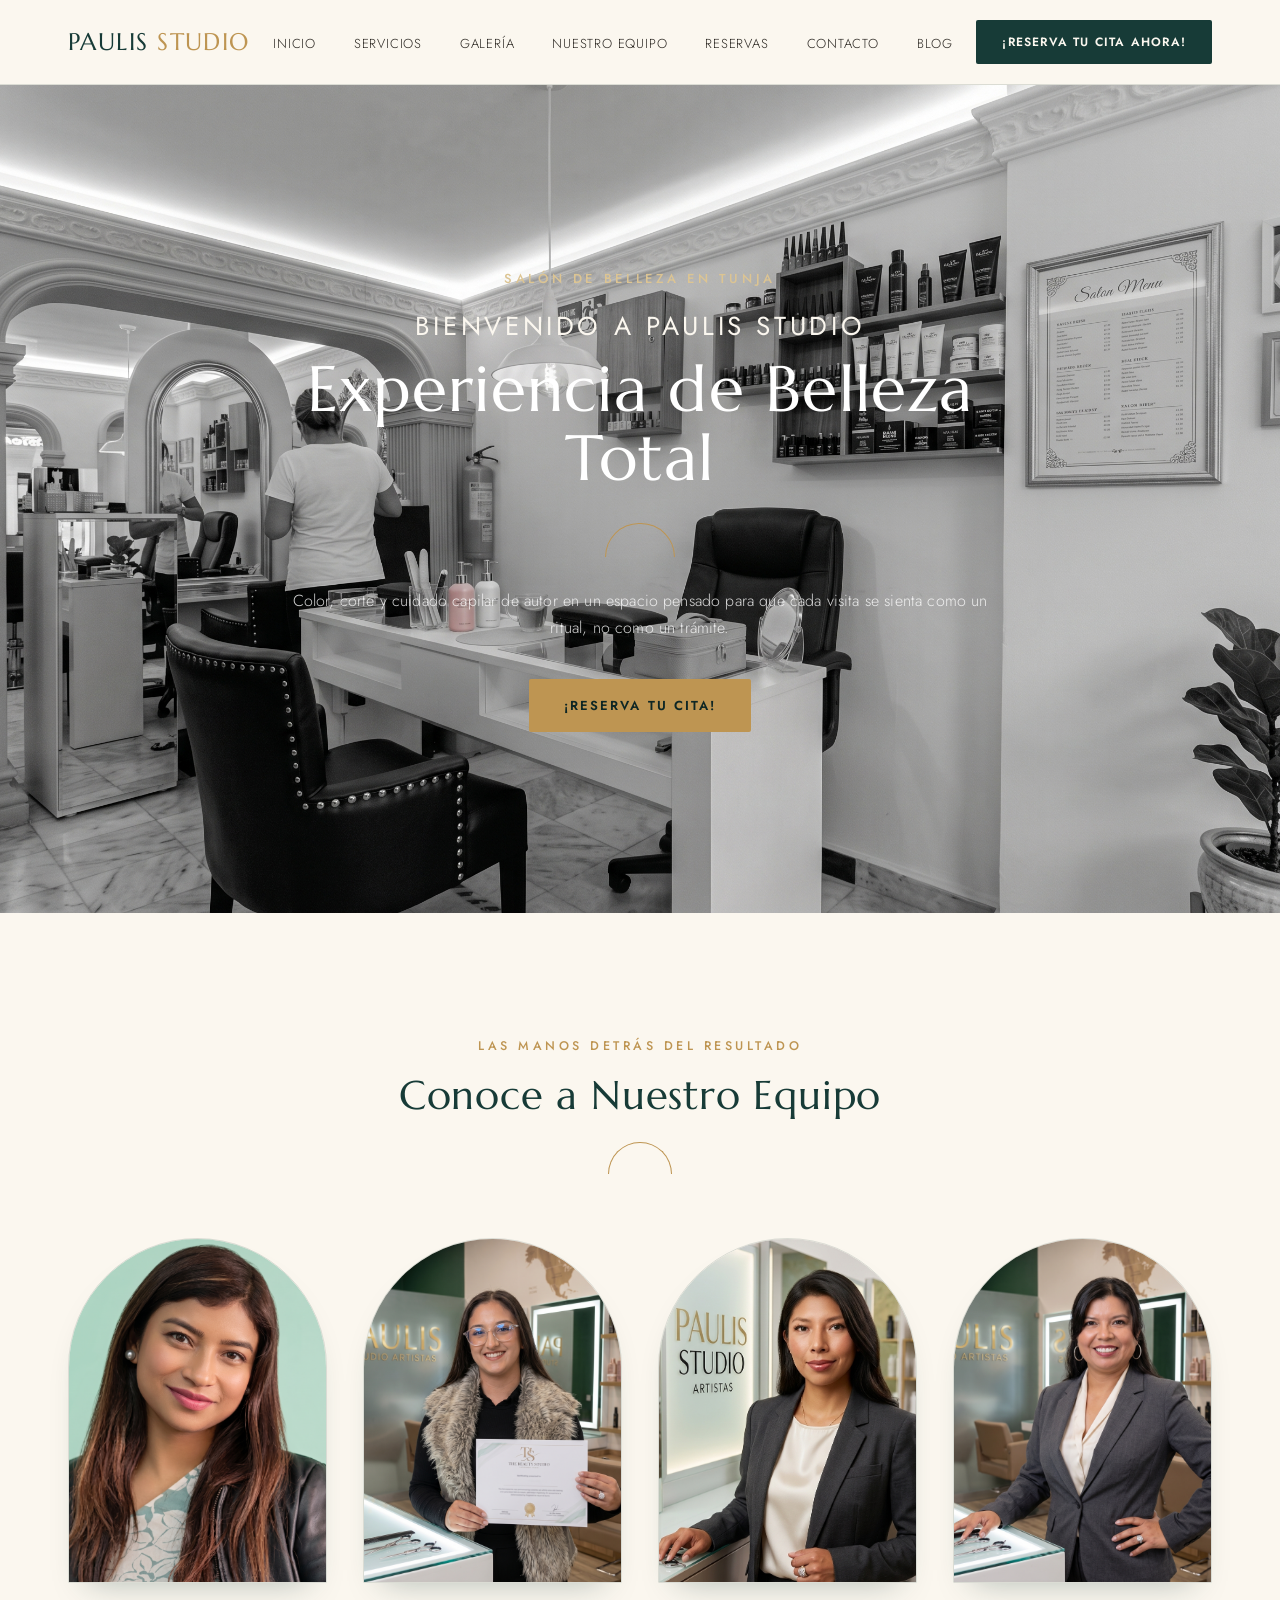
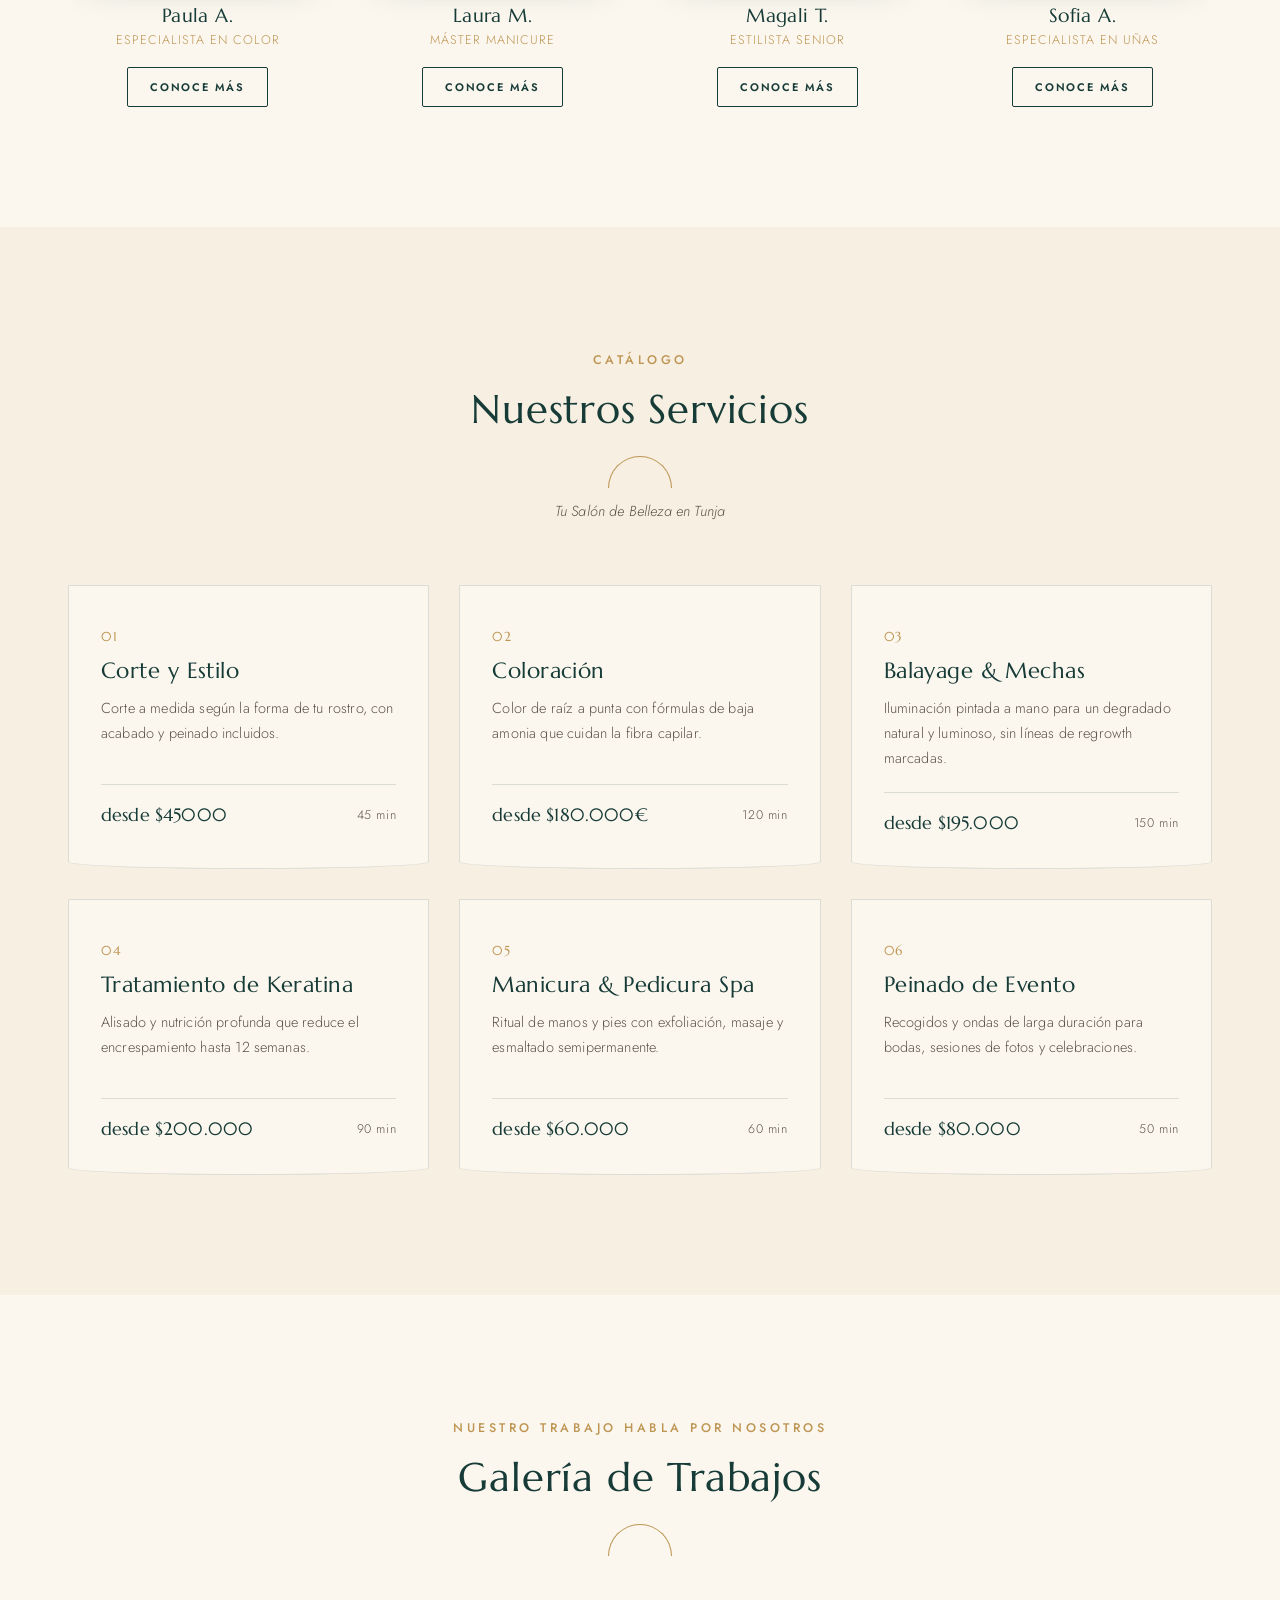
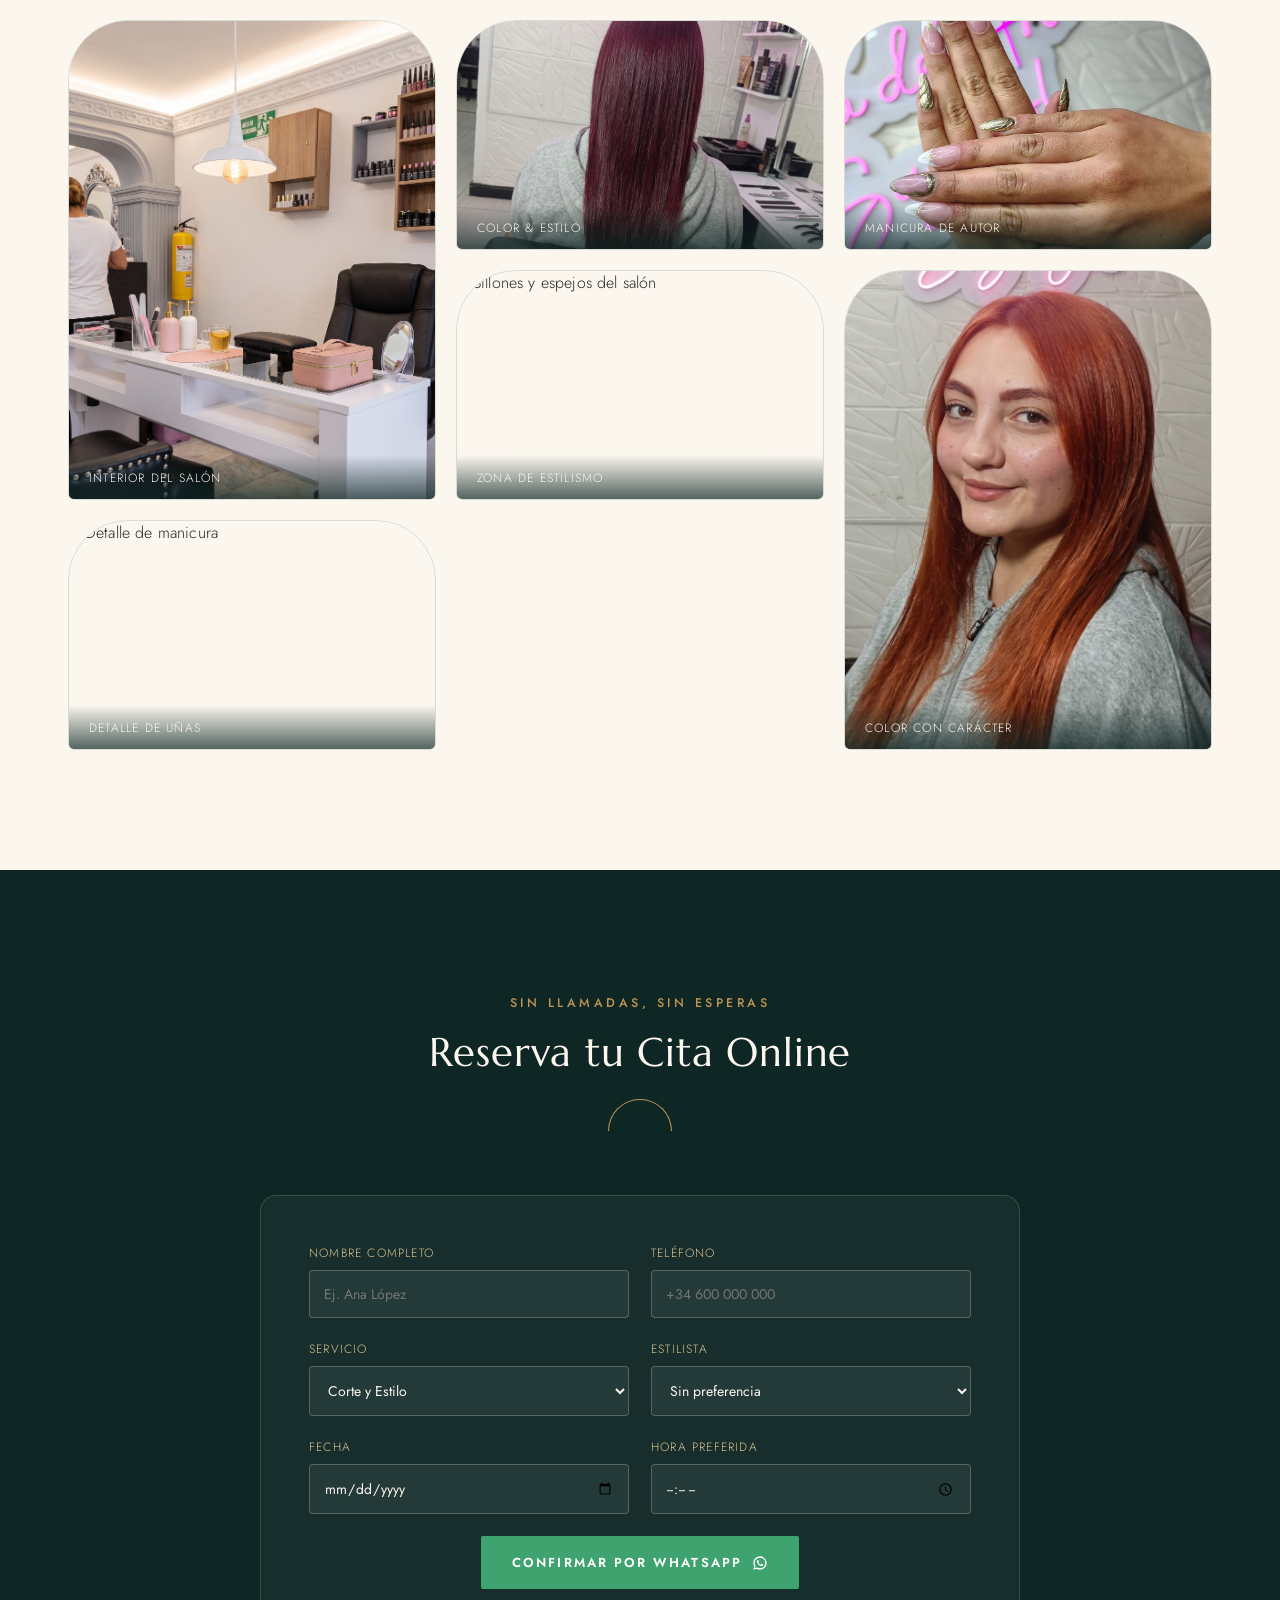
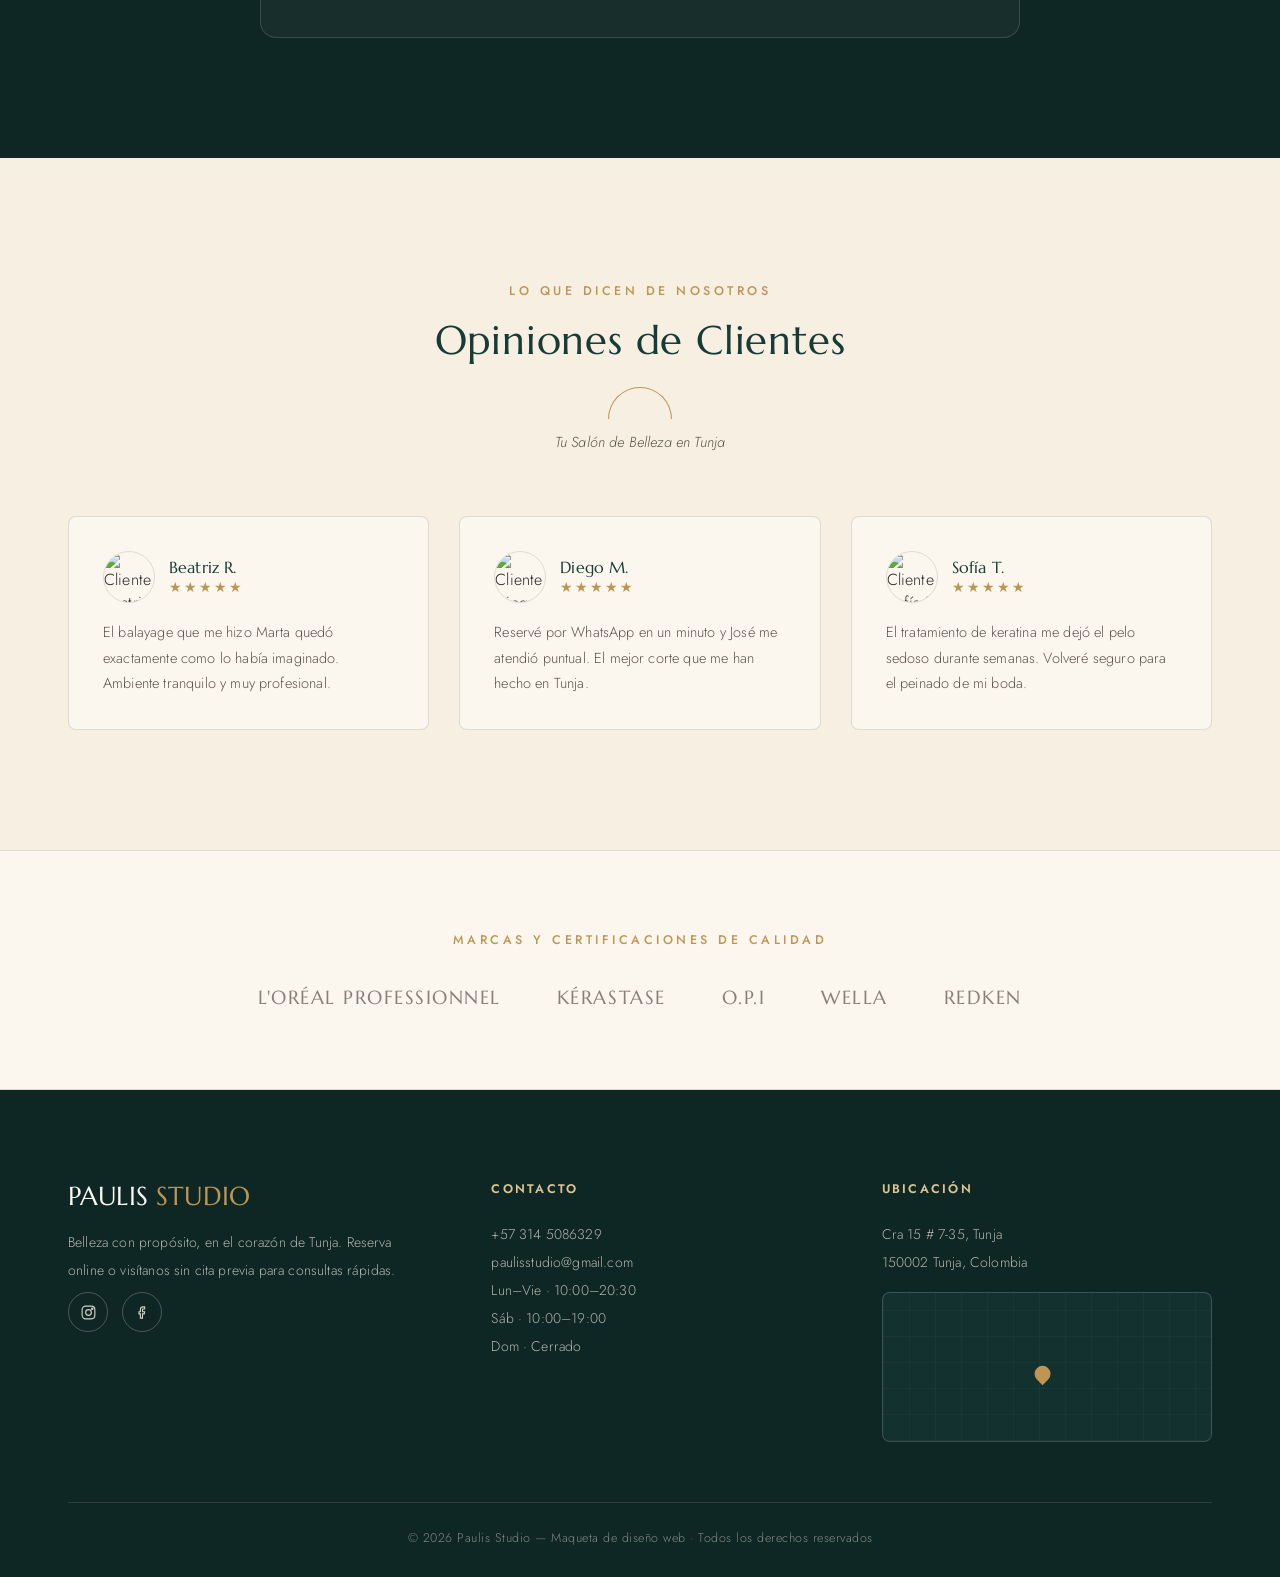
==== index.html @ b2db178d "renombre del archivo html" ====
<!DOCTYPE html>
<html lang="es">
<head>
<meta charset="UTF-8">
<meta name="viewport" content="width=device-width, initial-scale=1.0">
<title>Paulis Studio — Salón de Belleza en Tunja</title>
<link rel="preconnect" href="https://fonts.googleapis.com">
<link href="https://fonts.googleapis.com/css2?family=Marcellus&family=Jost:wght@300;400;500;600&display=swap" rel="stylesheet">
<link rel="stylesheet" href="style.css">
<script src="script.js"></script>

</head>
<body>

<header>
  <nav class="nav">
    <div class="logo">PAULIS <span>STUDIO</span></div>
    <ul class="nav-links">
      <li><a href="#inicio">Inicio</a></li>
      <li><a href="#servicios">Servicios</a></li>
      <li><a href="#galeria">Galería</a></li>
      <li><a href="#equipo">Nuestro Equipo</a></li>
      <li><a href="#reservas">Reservas</a></li>
      <li><a href="#contacto">Contacto</a></li>
      <li><a href="#blog">Blog</a></li>
    </ul>
    <a href="#reservas" class="nav-cta">¡Reserva Tu Cita Ahora!</a>
  </nav>
</header>

<section class="hero" id="inicio">
  <img src="imagenes/cabecera.jpg" alt="Interior elegante de Paulis Studio con alcobas arqueadas">
  <div class="hero-content">
    <span class="eyebrow">Salón de Belleza en Tunja</span>
    <h1>Bienvenido a Paulis Studio</h1>
    <h2>Experiencia de Belleza Total</h2>
    <div class="arc"></div>
    <p>Color, corte y cuidado capilar de autor en un espacio pensado para que cada visita se sienta como un ritual, no como un trámite.</p>
    <a href="#reservas" class="btn btn-gold">¡Reserva Tu Cita!</a>
  </div>
</section>

<section class="team" id="equipo">
  <div class="wrap">
    <div class="section-title">
      <span class="eyebrow">Las manos detrás del resultado</span>
      <h2>Conoce a Nuestro Equipo</h2>
      <div class="divider-arc"></div>
    </div>
    <div class="team-grid">

      <div class="team-card">
        <div class="arch-frame"><img src="imagenes/paula.jpg" alt="Marta G., especialista en color"></div>
        <h4>Paula A.</h4>
        <div class="role">Especialista en Color</div>
        <a href="#" class="btn btn-line">Conoce más</a>
      </div>

      <div class="team-card">
        <div class="arch-frame"><img src="imagenes/glases.jpg" alt="José M., máster barbero"></div>
        <h4>Laura M.</h4>
        <div class="role">Máster Manicure</div>
        <a href="#" class="btn btn-line">Conoce más</a>
      </div>

      <div class="team-card">
        <div class="arch-frame"><img src="imagenes/estudio.jpg" alt="Laura P., estilista senior"></div>
        <h4>Magali T.</h4>
        <div class="role">Estilista Senior</div>
        <a href="#" class="btn btn-line">Conoce más</a>
      </div>

      <div class="team-card">
        <div class="arch-frame"><img src="imagenes/hand.jpg" alt="Carla R., especialista en uñas"></div>
        <h4>Sofia A.</h4>
        <div class="role">Especialista en Uñas</div>
        <a href="#" class="btn btn-line">Conoce más</a>
      </div>

    </div>
  </div>
</section>

<section class="services" id="servicios">
  <div class="wrap">
    <div class="section-title">
      <span class="eyebrow">Catálogo</span>
      <h2>Nuestros Servicios</h2>
      <div class="divider-arc"></div>
      <p class="seo">Tu Salón de Belleza en Tunja</p>
    </div>
    <div class="services-grid">

      <div class="service-card">
        <span class="num">01</span>
        <h3>Corte y Estilo</h3>
        <p class="desc">Corte a medida según la forma de tu rostro, con acabado y peinado incluidos.</p>
        <div class="service-meta"><span class="price">desde $45000</span><span class="duration">45 min</span></div>
      </div>

      <div class="service-card">
        <span class="num">02</span>
        <h3>Coloración</h3>
        <p class="desc">Color de raíz a punta con fórmulas de baja amonia que cuidan la fibra capilar.</p>
        <div class="service-meta"><span class="price">desde $180.000€</span><span class="duration">120 min</span></div>
      </div>

      <div class="service-card">
        <span class="num">03</span>
        <h3>Balayage &amp; Mechas</h3>
        <p class="desc">Iluminación pintada a mano para un degradado natural y luminoso, sin líneas de regrowth marcadas.</p>
        <div class="service-meta"><span class="price">desde $195.000</span><span class="duration">150 min</span></div>
      </div>

      <div class="service-card">
        <span class="num">04</span>
        <h3>Tratamiento de Keratina</h3>
        <p class="desc">Alisado y nutrición profunda que reduce el encrespamiento hasta 12 semanas.</p>
        <div class="service-meta"><span class="price">desde $200.000</span><span class="duration">90 min</span></div>
      </div>

      <div class="service-card">
        <span class="num">05</span>
        <h3>Manicura &amp; Pedicura Spa</h3>
        <p class="desc">Ritual de manos y pies con exfoliación, masaje y esmaltado semipermanente.</p>
        <div class="service-meta"><span class="price">desde $60.000</span><span class="duration">60 min</span></div>
      </div>

      <div class="service-card">
        <span class="num">06</span>
        <h3>Peinado de Evento</h3>
        <p class="desc">Recogidos y ondas de larga duración para bodas, sesiones de fotos y celebraciones.</p>
        <div class="service-meta"><span class="price">desde $80.000</span><span class="duration">50 min</span></div>
      </div>

    </div>
  </div>
</section>

<section class="gallery" id="galeria">
  <div class="wrap">
    <div class="section-title">
      <span class="eyebrow">Nuestro trabajo habla por nosotros</span>
      <h2>Galería de Trabajos</h2>
      <div class="divider-arc"></div>
    </div>
    <div class="gallery-grid">
      <div class="gallery-item tall" data-label="Interior del salón">
        <img src="imagenes/salon.jpg" alt="Interior del salón con sillones y espejos">
      </div>
      <div class="gallery-item" data-label="Color &amp; estilo">
        <img src="imagenes/vinotinto.jpg" alt="Melena pelirroja con acabado de estudio">
      </div>
      <div class="gallery-item" data-label="Manicura de autor">
        <img src="imagenes/manicure.jpg" alt="Detalle de manicura en tonos rojos">
      </div>
      <div class="gallery-item" data-label="Zona de estilismo">
        <img src="https://images.unsplash.com/photo-1623171678074-1b04ff0e694f?fm=jpg&q=80&w=900&auto=format&fit=crop&crop=entropy" alt="Sillones y espejos del salón">
      </div>
      <div class="gallery-item tall" data-label="Color con carácter">
        <img src="imagenes/rojo.jpg" alt="Estilismo de color pelirrojo">
      </div>
      <div class="gallery-item" data-label="Detalle de uñas">
        <img src="https://images.unsplash.com/photo-1457972729786-0411a3b2b626?fm=jpg&q=80&w=900&auto=format&fit=crop&crop=left" alt="Detalle de manicura">
      </div>
    </div>
  </div>
</section>

<section class="booking" id="reservas">
  <div class="wrap">
    <div class="section-title">
      <span class="eyebrow">Sin llamadas, sin esperas</span>
      <h2>Reserva tu Cita Online</h2>
      <div class="divider-arc"></div>
    </div>
    <div class="booking-panel">
      <div class="form-row">
        <div class="field">
          <label for="nombre">Nombre completo</label>
          <input type="text" id="nombre" placeholder="Ej. Ana López">
        </div>
        <div class="field">
          <label for="telefono">Teléfono</label>
          <input type="text" id="telefono" placeholder="+34 600 000 000">
        </div>
      </div>
      <div class="form-row">
        <div class="field">
          <label for="servicio">Servicio</label>
          <select id="servicio">
            <option>Corte y Estilo</option>
            <option>Coloración</option>
            <option>Balayage &amp; Mechas</option>
            <option>Tratamiento de Keratina</option>
            <option>Manicura &amp; Pedicura Spa</option>
            <option>Peinado de Evento</option>
          </select>
        </div>
        <div class="field">
          <label for="estilista">Estilista</label>
          <select id="estilista">
            <option>Sin preferencia</option>
            <option>Marta G.</option>
            <option>José M.</option>
            <option>Laura P.</option>
            <option>Carla R.</option>
          </select>
        </div>
      </div>
      <div class="form-row">
        <div class="field">
          <label for="fecha">Fecha</label>
          <input type="date" id="fecha">
        </div>
        <div class="field">
          <label for="hora">Hora preferida</label>
          <input type="time" id="hora">
        </div>
      </div>
      <div class="booking-actions">
        <button class="btn btn-whatsapp" type="button" onclick="enviarWhatsApp()">
          Confirmar por WhatsApp    
          <svg width="16" height="16" viewBox="0 0 24 24" fill="currentColor"><path d="M12 2C6.48 2 2 6.48 2 12c0 1.85.5 3.58 1.36 5.07L2 22l5.06-1.32C8.52 21.5 10.2 22 12 22c5.52 0 10-4.48 10-10S17.52 2 12 2zm0 18c-1.55 0-3-.42-4.24-1.14l-.3-.18-3 .78.8-2.92-.2-.3A7.94 7.94 0 0 1 4 12c0-4.41 3.59-8 8-8s8 3.59 8 8-3.59 8-8 8zm4.36-5.96c-.24-.12-1.4-.69-1.62-.77-.22-.08-.38-.12-.54.12-.16.24-.62.77-.76.93-.14.16-.28.18-.52.06-.24-.12-1.01-.37-1.92-1.18-.71-.63-1.19-1.42-1.33-1.66-.14-.24-.01-.37.11-.49.11-.11.24-.28.36-.42.12-.14.16-.24.24-.4.08-.16.04-.3-.02-.42-.06-.12-.54-1.3-.74-1.78-.19-.46-.39-.4-.54-.4-.14 0-.3-.02-.46-.02s-.42.06-.64.3c-.22.24-.84.82-.84 2s.86 2.32.98 2.48c.12.16 1.7 2.6 4.12 3.64.58.25 1.03.4 1.38.51.58.18 1.11.16 1.53.1.47-.07 1.4-.57 1.6-1.12.2-.55.2-1.02.14-1.12-.06-.1-.22-.16-.46-.28z"/></svg>
        </button>
      </div>
    </div>
  </div>
</section>

<section class="testimonials">
  <div class="wrap">
    <div class="section-title">
      <span class="eyebrow">Lo que dicen de nosotros</span>
      <h2>Opiniones de Clientes</h2>
      <div class="divider-arc"></div>
      <p class="seo">Tu Salón de Belleza en Tunja</p>
    </div>
    <div class="testi-grid">

      <div class="testi-card">
        <div class="testi-head">
          <div class="testi-avatar"><img src="https://randomuser.me/api/portraits/women/68.jpg" alt="Cliente Beatriz R."></div>
          <div>
            <div class="testi-name">Beatriz R.</div>
            <div class="stars">★★★★★</div>
          </div>
        </div>
        <p>El balayage que me hizo Marta quedó exactamente como lo había imaginado. Ambiente tranquilo y muy profesional.</p>
      </div>

      <div class="testi-card">
        <div class="testi-head">
          <div class="testi-avatar"><img src="https://randomuser.me/api/portraits/men/54.jpg" alt="Cliente Diego M."></div>
          <div>
            <div class="testi-name">Diego M.</div>
            <div class="stars">★★★★★</div>
          </div>
        </div>
        <p>Reservé por WhatsApp en un minuto y José me atendió puntual. El mejor corte que me han hecho en Tunja.</p>
      </div>

      <div class="testi-card">
        <div class="testi-head">
          <div class="testi-avatar"><img src="https://randomuser.me/api/portraits/women/12.jpg" alt="Cliente Sofía T."></div>
          <div>
            <div class="testi-name">Sofía T.</div>
            <div class="stars">★★★★★</div>
          </div>
        </div>
        <p>El tratamiento de keratina me dejó el pelo sedoso durante semanas. Volveré seguro para el peinado de mi boda.</p>
      </div>

    </div>
  </div>
</section>

<div class="brands">
  <div class="wrap">
    <span class="eyebrow">Marcas y Certificaciones de Calidad</span>
    <div class="brand-row">
      <span class="brand-mark">L'ORÉAL PROFESSIONNEL</span>
      <span class="brand-mark">KÉRASTASE</span>
      <span class="brand-mark">O.P.I</span>
      <span class="brand-mark">WELLA</span>
      <span class="brand-mark">REDKEN</span>
    </div>
  </div>
</div>

<footer id="contacto">
  <div class="wrap">
    <div class="footer-grid">
      <div>
        <div class="footer-logo">PAULIS <span>STUDIO</span></div>
        <p>Belleza con propósito, en el corazón de Tunja. Reserva online o visítanos sin cita previa para consultas rápidas.</p>
        <div class="social-icons">
          <a href="https://www.instagram.com/paulisstudio_/reels/" aria-label="Instagram"><svg viewBox="0 0 24 24" fill="none" stroke="currentColor" stroke-width="1.6"><rect x="3" y="3" width="18" height="18" rx="5"/><circle cx="12" cy="12" r="4"/><circle cx="17.3" cy="6.7" r="1"/></svg></a>
          <a href="https://www.facebook.com/profile.php?id=100063524895646&sk=about" aria-label="Facebook"><svg viewBox="0 0 24 24" fill="none" stroke="currentColor" stroke-width="1.6"><path d="M15 4h-2a4 4 0 0 0-4 4v3H7v3h2v6h3v-6h2.5l.5-3H12V8a1 1 0 0 1 1-1h2z"/></svg></a>
        </div>
      </div>

      <div>
        <h4>Contacto</h4>
        <ul>
          <li>+57 314 5086329</li>
          <li>paulisstudio@gmail.com</li>
          <li>Lun–Vie · 10:00–20:30</li>
          <li>Sáb · 10:00–19:00</li>
          <li>Dom · Cerrado</li>
        </ul>
      </div>

      <div>
        <h4>Ubicación</h4>
        <p>Cra 15 # 7-35, Tunja<br>150002 Tunja, Colombia</p>
        <div class="map-box"><div class="map-pin"></div></div>
      </div>
    </div>
    <div class="footer-bottom">© 2026 Paulis Studio — Maqueta de diseño web · Todos los derechos reservados</div>
  </div>
</footer>

</body>
</html>
---- style.css ----
:root{
    --cream:#F6EFE2;
    --cream-light:#FBF7EF;
    --white:#FFFFFF;
    --teal:#173B37;
    --teal-deep:#0E2624;
    --teal-soft:#2C534D;
    --gold:#BE9552;
    --gold-light:#DCC492;
    --ink:#2A2620;
    --ink-soft:#5B5348;
    --line: rgba(23,59,55,0.14);
    --radius-arch: 999px 999px 8px 8px;
  }
  *{box-sizing:border-box; margin:0; padding:0;}
  html{scroll-behavior:smooth;}
  body{
    font-family:'Jost', sans-serif;
    color:var(--ink);
    background:var(--cream-light);
    font-weight:300;
    letter-spacing:.01em;
  }
  h1,h2,h3,h4{
    font-family:'Marcellus', serif;
    font-weight:400;
    color:var(--teal);
    letter-spacing:.02em;
  }
  a{color:inherit; text-decoration:none;}
  img{display:block; width:100%; height:100%; object-fit:cover;}
  .wrap{max-width:1240px; margin:0 auto; padding:0 48px;}
  .eyebrow{
    font-family:'Jost', sans-serif;
    font-size:12.5px;
    letter-spacing:.28em;
    text-transform:uppercase;
    color:var(--gold);
    font-weight:500;
  }
  .section-title{
    text-align:center;
    margin-bottom:64px;
  }
  .section-title h2{
    font-size:40px;
    margin-top:14px;
  }
  .section-title p.seo{
    margin-top:12px;
    font-size:14.5px;
    color:var(--ink-soft);
    font-style:italic;
  }
  .divider-arc{
    width:64px; height:32px;
    margin:22px auto 0;
    border:1.5px solid var(--gold);
    border-bottom:none;
    border-radius:64px 64px 0 0;
  }
  section{padding:120px 0;}
  .btn{
    display:inline-flex;
    align-items:center;
    gap:10px;
    padding:16px 34px;
    font-family:'Jost',sans-serif;
    font-size:13px;
    font-weight:600;
    letter-spacing:.16em;
    text-transform:uppercase;
    border-radius:2px;
    cursor:pointer;
    border:1px solid transparent;
    transition:all .25s ease;
  }
  .btn-gold{
    background:var(--gold);
    color:var(--teal-deep);
  }
  .btn-gold:hover{background:var(--gold-light);}
  .btn-outline{
    background:transparent;
    border:1px solid var(--white);
    color:var(--white);
  }
  .btn-outline:hover{background:rgba(255,255,255,.12);}
  .btn-line{
    background:transparent;
    border:1px solid var(--teal);
    color:var(--teal);
    padding:11px 22px;
    font-size:11px;
  }
  .btn-line:hover{background:var(--teal); color:var(--cream-light);}

  /* HEADER */
  header{
    position:sticky; top:0; z-index:100;
    background:rgba(251,247,239,.92);
    backdrop-filter:blur(8px);
    border-bottom:1px solid var(--line);
  }
  .nav{
    display:flex; align-items:center; justify-content:space-between;
    padding:20px 48px;
    max-width:1240px; margin:0 auto;
  }
  .logo{
    font-family:'Marcellus', serif;
    font-size:24px;
    letter-spacing:.06em;
    color:var(--teal);
  }
  .logo span{color:var(--gold);}
  .nav-links{
    display:flex; gap:38px;
    list-style:none;
  }
  .nav-links a{
    font-size:13px;
    letter-spacing:.06em;
    text-transform:uppercase;
    color:var(--ink);
    position:relative;
    padding-bottom:4px;
  }
  .nav-links a::after{
    content:'';
    position:absolute; left:0; bottom:0;
    width:0; height:1px; background:var(--gold);
    transition:width .25s ease;
  }
  .nav-links a:hover::after{width:100%;}
  .nav-cta{
    background:var(--teal);
    color:var(--cream-light);
    padding:13px 26px;
    font-size:12px;
    font-weight:600;
    letter-spacing:.1em;
    text-transform:uppercase;
    border-radius:2px;
  }
  .nav-cta:hover{background:var(--teal-soft);}

  /* HERO */
  .hero{
    position:relative;
    height:92vh;
    min-height:640px;
    display:flex; align-items:center; justify-content:center;
    text-align:center;
    overflow:hidden;
  }
  .hero img{
    position:absolute; inset:0;
    width:100%; height:100%;
  }
  .hero::before{
    content:'';
    position:absolute; inset:0;
    background:linear-gradient(180deg, rgba(14,38,36,.55) 0%, rgba(14,38,36,.72) 55%, rgba(14,38,36,.88) 100%);
  }
  .hero-content{
    position:relative; z-index:2;
    color:var(--cream-light);
    max-width:760px;
    padding:0 24px;
  }
  .hero-content .eyebrow{color:var(--gold-light); font-size:13px;}
  .hero-content h1{
    color:var(--cream-light);
    font-size:26px;
    letter-spacing:.14em;
    text-transform:uppercase;
    margin-top:18px;
    font-family:'Jost',sans-serif;
    font-weight:400;
  }
  .hero-content h2{
    color:var(--white);
    font-size:64px;
    line-height:1.08;
    margin-top:10px;
    font-family:'Marcellus',serif;
  }
  .hero-content .arc{
    width:70px;height:34px;
    border:1.5px solid var(--gold);
    border-bottom:none;
    border-radius:70px 70px 0 0;
    margin:30px auto;
  }
  .hero-content p{
    font-size:16px;
    color:rgba(255,255,255,.82);
    margin-bottom:38px;
    line-height:1.7;
  }

  /* TEAM */
  .team{background:var(--cream-light);}
  .team-grid{
    display:grid;
    grid-template-columns:repeat(4,1fr);
    gap:36px;
  }
  .team-card{text-align:center;}
  .arch-frame{
    width:100%;
    aspect-ratio:3/4;
    border-radius:var(--radius-arch);
    overflow:hidden;
    border:1px solid var(--line);
    margin-bottom:20px;
    box-shadow:0 18px 34px -20px rgba(23,59,55,.35);
  }
  .team-card h4{font-size:19px; margin-bottom:4px;}
  .team-card .role{
    color:var(--gold);
    font-size:12.5px;
    letter-spacing:.08em;
    text-transform:uppercase;
    margin-bottom:18px;
  }

  /* SERVICES */
  .services{background:var(--cream);}
  .services-grid{
    display:grid;
    grid-template-columns:repeat(3,1fr);
    gap:30px;
  }
  .service-card{
    background:var(--cream-light);
    border:1px solid var(--line);
    border-radius:8px 8px 999px 999px / 8px 8px 40px 40px;
    padding:38px 32px 34px;
    position:relative;
    transition:transform .25s ease, box-shadow .25s ease;
  }
  .service-card:hover{
    transform:translateY(-6px);
    box-shadow:0 24px 44px -28px rgba(23,59,55,.4);
  }
  .service-card .num{
    font-family:'Marcellus',serif;
    font-size:13px;
    color:var(--gold);
    letter-spacing:.14em;
  }
  .service-card h3{font-size:22px; margin:10px 0 12px;}
  .service-card p.desc{
    font-size:14.5px;
    color:var(--ink-soft);
    line-height:1.7;
    margin-bottom:22px;
    min-height:66px;
  }
  .service-meta{
    display:flex; justify-content:space-between; align-items:center;
    border-top:1px solid var(--line);
    padding-top:18px;
  }
  .service-meta .price{
    font-family:'Marcellus',serif;
    color:var(--teal);
    font-size:18px;
  }
  .service-meta .duration{
    font-size:12.5px;
    color:var(--ink-soft);
    letter-spacing:.05em;
  }

  /* GALLERY */
  .gallery{background:var(--cream-light);}
  .gallery-grid{
    display:grid;
    grid-template-columns:repeat(3,1fr);
    grid-auto-rows:230px;
    gap:20px;
  }
  .gallery-item{
    position:relative;
    overflow:hidden;
    border-radius:60px 60px 6px 6px;
    border:1px solid var(--line);
  }
  .gallery-item.tall{grid-row:span 2;}
  .gallery-item img{transition:transform .5s ease;}
  .gallery-item:hover img{transform:scale(1.07);}
  .gallery-item::after{
    content:attr(data-label);
    position:absolute; left:0; right:0; bottom:0;
    padding:14px 20px 12px;
    font-size:12px;
    letter-spacing:.1em;
    text-transform:uppercase;
    color:var(--cream-light);
    background:linear-gradient(180deg, rgba(14,38,36,0) 0%, rgba(14,38,36,.7) 100%);
  }

  /* BOOKING */
  .booking{
    background:var(--teal-deep);
    color:var(--cream-light);
  }
  .booking .section-title h2{color:var(--cream-light);}
  .booking .divider-arc{border-color:var(--gold);}
  .booking-panel{
    max-width:760px;
    margin:0 auto;
    background:rgba(255,255,255,.04);
    border:1px solid rgba(255,255,255,.14);
    border-radius:16px;
    padding:48px;
  }
  .form-row{
    display:grid;
    grid-template-columns:1fr 1fr;
    gap:22px;
    margin-bottom:22px;
  }
  .field{display:flex; flex-direction:column; gap:8px;}
  .field.full{grid-column:1/-1;}
  .field label{
    font-size:12px;
    letter-spacing:.1em;
    text-transform:uppercase;
    color:var(--gold-light);
  }
  .field input, .field select{
    background:rgba(255,255,255,.06);
    border:1px solid rgba(255,255,255,.22);
    border-radius:4px;
    padding:13px 14px;
    color:var(--cream-light);
    font-family:'Jost',sans-serif;
    font-size:14px;
  }
  .field select option{color:#111;}
  .booking-actions{
    display:flex; align-items:center; justify-content:center;
    gap:16px;
    margin-top:12px;
  }
  .btn-whatsapp{
    background:#3EA36E;
    color:#fff;
    padding:16px 30px;
  }
  .btn-whatsapp:hover{background:#4CB77E;}

  /* TESTIMONIALS */
  .testimonials{background:var(--cream);}
  .testi-grid{
    display:grid;
    grid-template-columns:repeat(3,1fr);
    gap:30px;
  }
  .testi-card{
    background:var(--cream-light);
    border:1px solid var(--line);
    border-radius:8px;
    padding:34px;
  }
  .testi-head{display:flex; align-items:center; gap:14px; margin-bottom:16px;}
  .testi-avatar{
    width:52px; height:52px; border-radius:50%;
    overflow:hidden; border:1px solid var(--line);
    flex-shrink:0;
  }
  .testi-name{font-family:'Marcellus',serif; font-size:16px; color:var(--teal);}
  .stars{color:var(--gold); font-size:14px; letter-spacing:2px;}
  .testi-card p{font-size:14.5px; line-height:1.75; color:var(--ink-soft);}

  /* BRANDS */
  .brands{
    background:var(--cream-light);
    padding:80px 0;
    text-align:center;
    border-top:1px solid var(--line);
    border-bottom:1px solid var(--line);
  }
  .brands .eyebrow{display:block; margin-bottom:36px;}
  .brand-row{
    display:flex; justify-content:center; align-items:center;
    gap:56px; flex-wrap:wrap;
  }
  .brand-mark{
    font-family:'Marcellus',serif;
    font-size:19px;
    letter-spacing:.08em;
    color:var(--ink-soft);
    opacity:.72;
  }

  /* FOOTER */
  footer{
    background:var(--teal-deep);
    color:rgba(246,239,226,.85);
    padding:90px 0 30px;
  }
  .footer-grid{
    display:grid;
    grid-template-columns:1.1fr 1fr 1fr;
    gap:60px;
    padding-bottom:60px;
    border-bottom:1px solid rgba(255,255,255,.12);
  }
  footer h4{
    color:var(--gold-light);
    font-family:'Jost',sans-serif;
    font-size:12.5px;
    letter-spacing:.18em;
    text-transform:uppercase;
    font-weight:600;
    margin-bottom:22px;
  }
  .footer-logo{
    font-family:'Marcellus',serif;
    font-size:26px;
    color:var(--cream-light);
    margin-bottom:16px;
  }
  .footer-logo span{color:var(--gold);}
  footer p, footer li{
    font-size:14px;
    line-height:2;
    color:rgba(246,239,226,.72);
    list-style:none;
  }
  .map-box{
    margin-top:16px;
    height:150px;
    border-radius:8px;
    border:1px solid rgba(255,255,255,.16);
    background:
      linear-gradient(rgba(23,59,55,.55), rgba(23,59,55,.55)),
      repeating-linear-gradient(0deg, rgba(255,255,255,.05) 0 1px, transparent 1px 26px),
      repeating-linear-gradient(90deg, rgba(255,255,255,.05) 0 1px, transparent 1px 26px);
    position:relative;
  }
  .map-pin{
    position:absolute; top:50%; left:50%;
    transform:translate(-50%,-60%);
    width:16px; height:16px;
    background:var(--gold);
    border-radius:50% 50% 50% 0;
    rotate:-45deg;
  }
  .social-icons{display:flex; gap:14px; margin-top:8px;}
  .social-icons a{
    width:40px; height:40px;
    border:1px solid rgba(255,255,255,.24);
    border-radius:50%;
    display:flex; align-items:center; justify-content:center;
    transition:background .25s ease;
  }
  .social-icons a:hover{background:var(--gold); border-color:var(--gold);}
  .social-icons svg{width:17px; height:17px;}
  .footer-bottom{
    text-align:center;
    padding-top:26px;
    font-size:12.5px;
    color:rgba(246,239,226,.5);
    letter-spacing:.04em;
  }

  @media (max-width: 980px){
    .nav-links{display:none;}
    .team-grid, .services-grid, .testi-grid{grid-template-columns:repeat(2,1fr);}
    .gallery-grid{grid-template-columns:repeat(2,1fr);}
    .footer-grid{grid-template-columns:1fr;}
    .hero-content h2{font-size:42px;}
    .form-row{grid-template-columns:1fr;}
    .wrap{padding:0 24px;}
  }
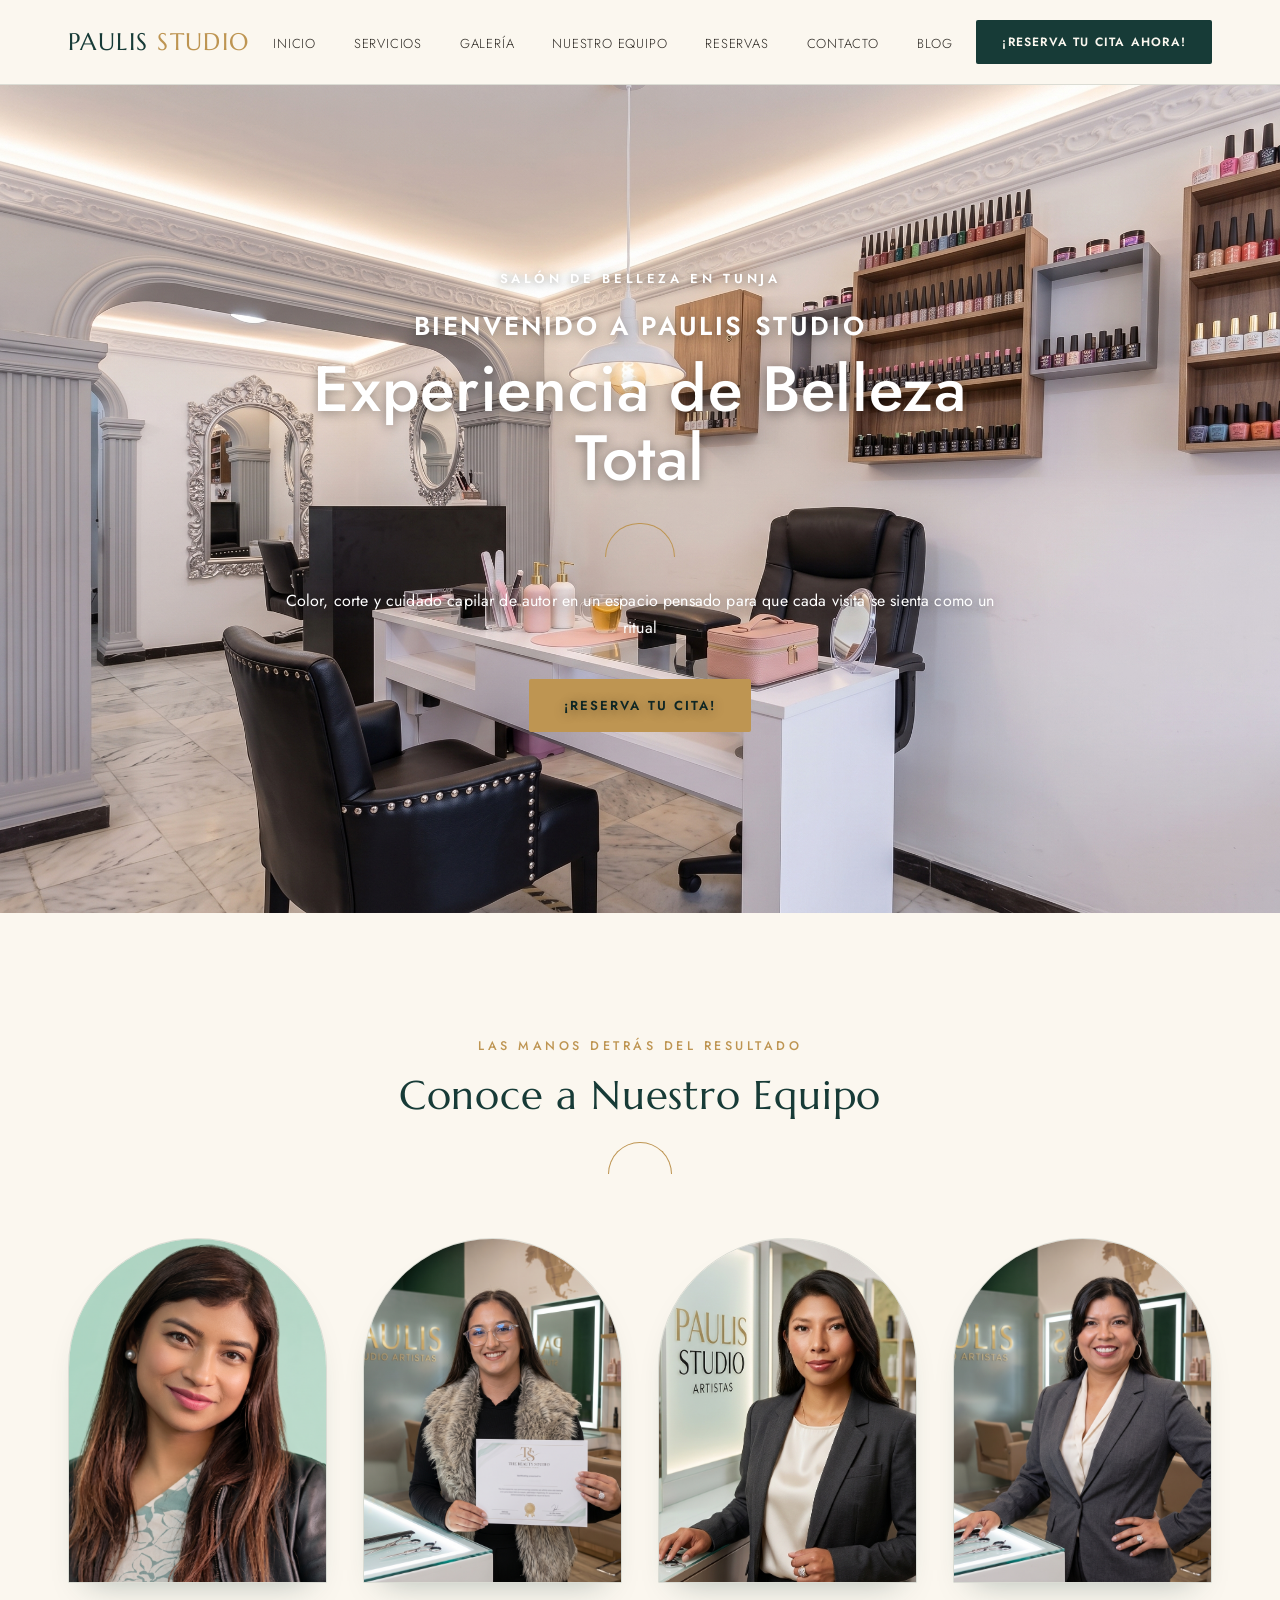
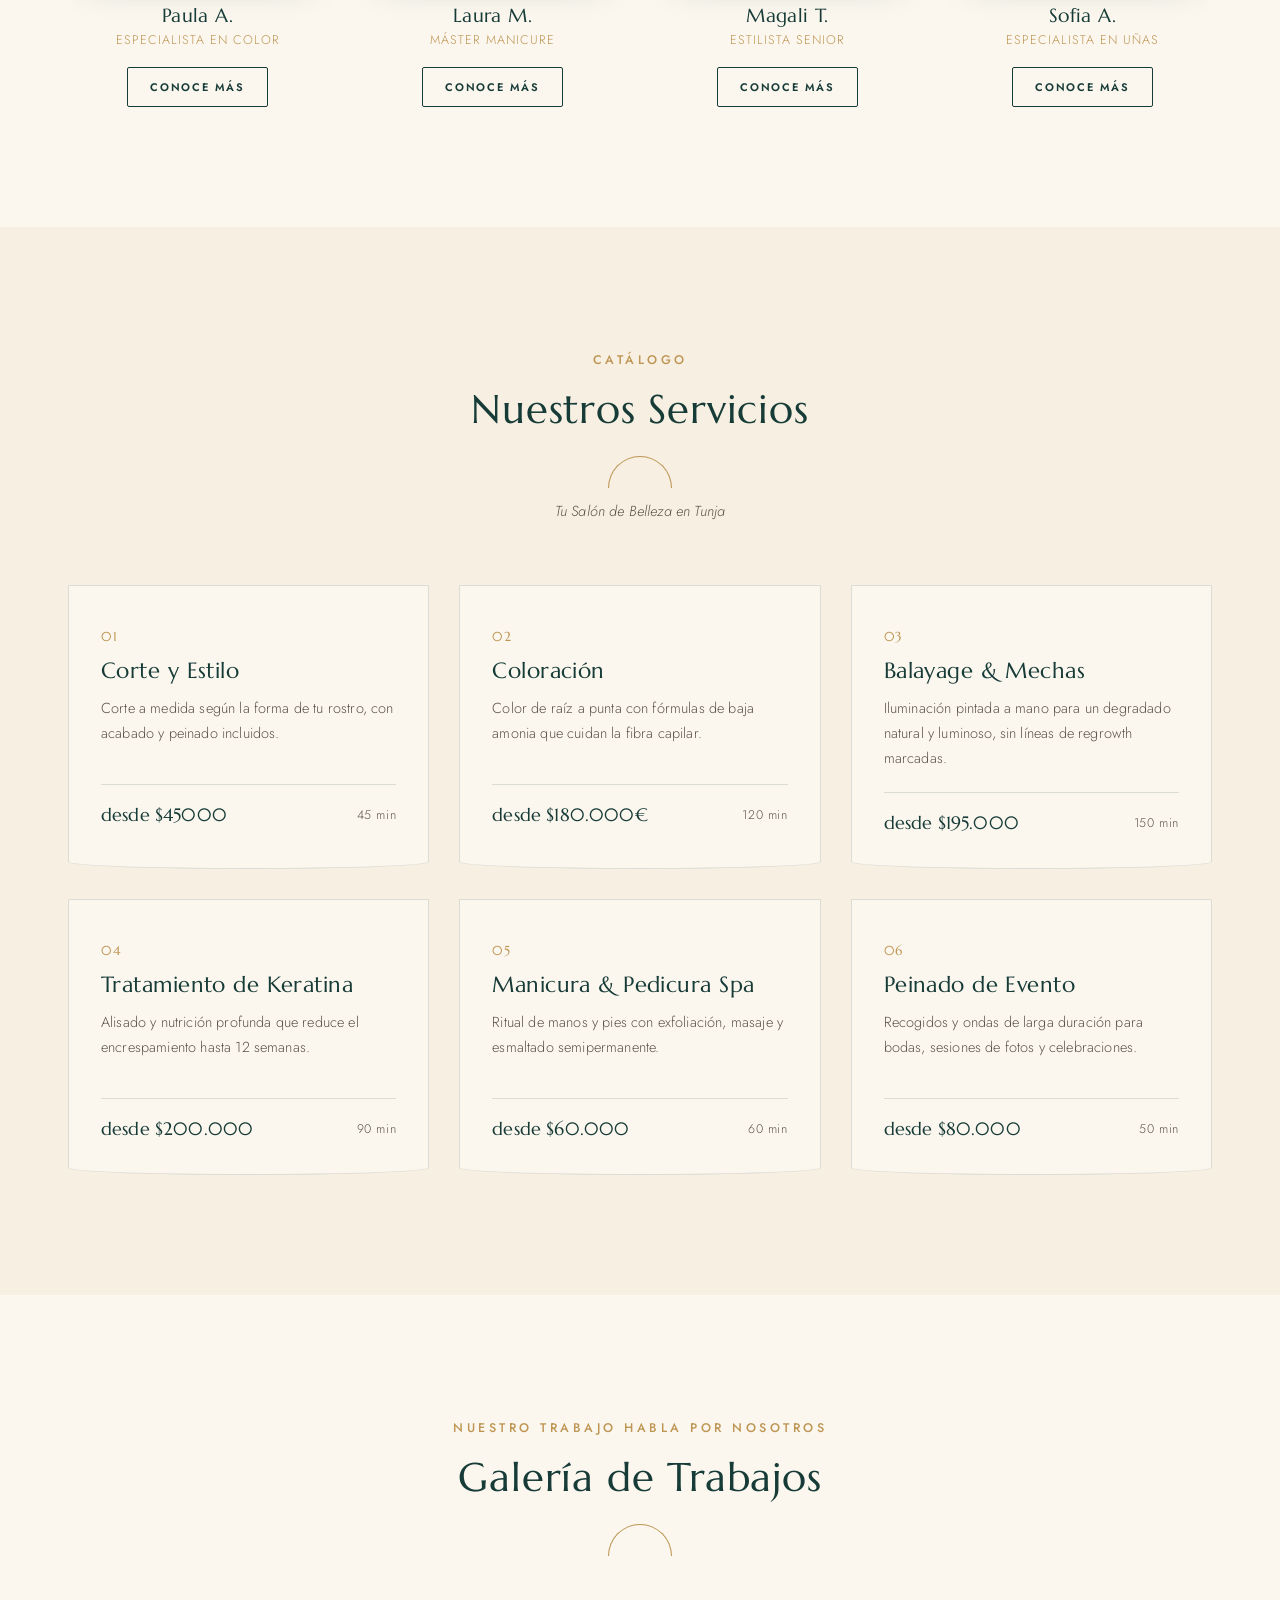
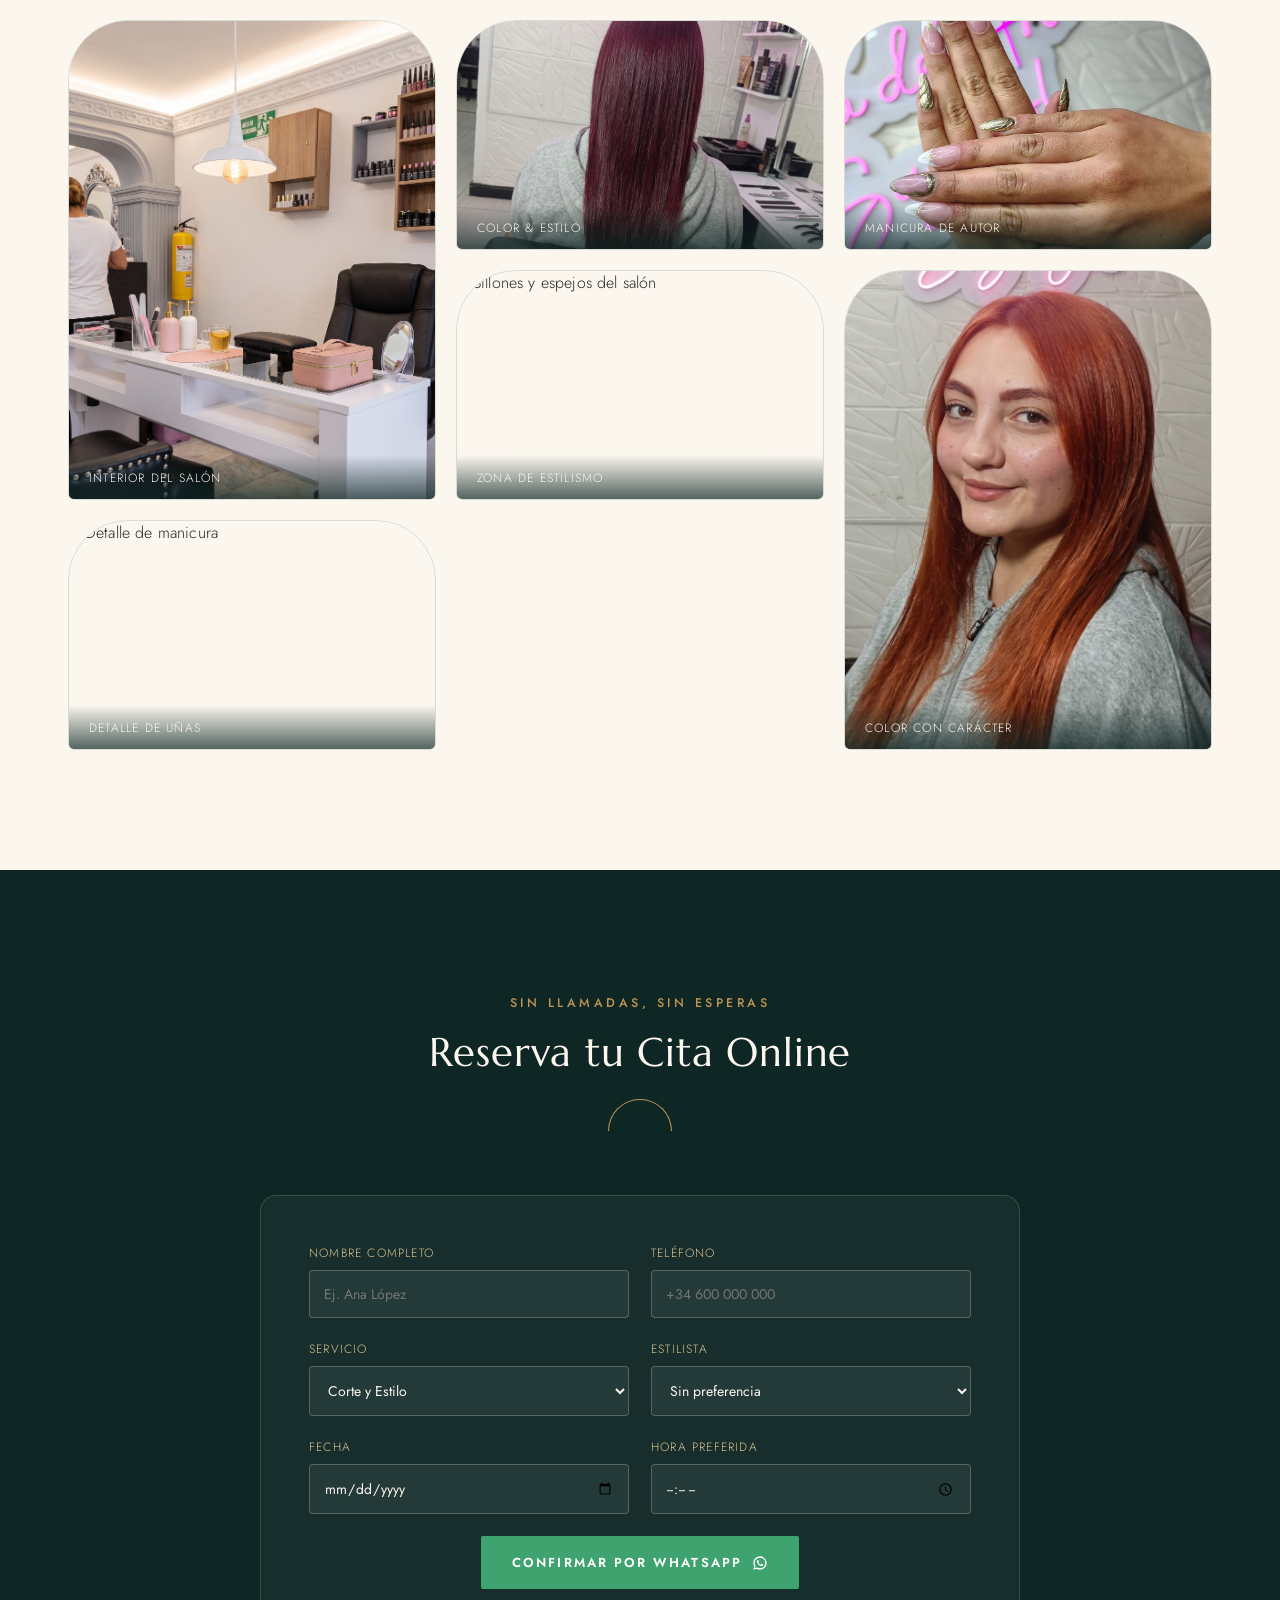
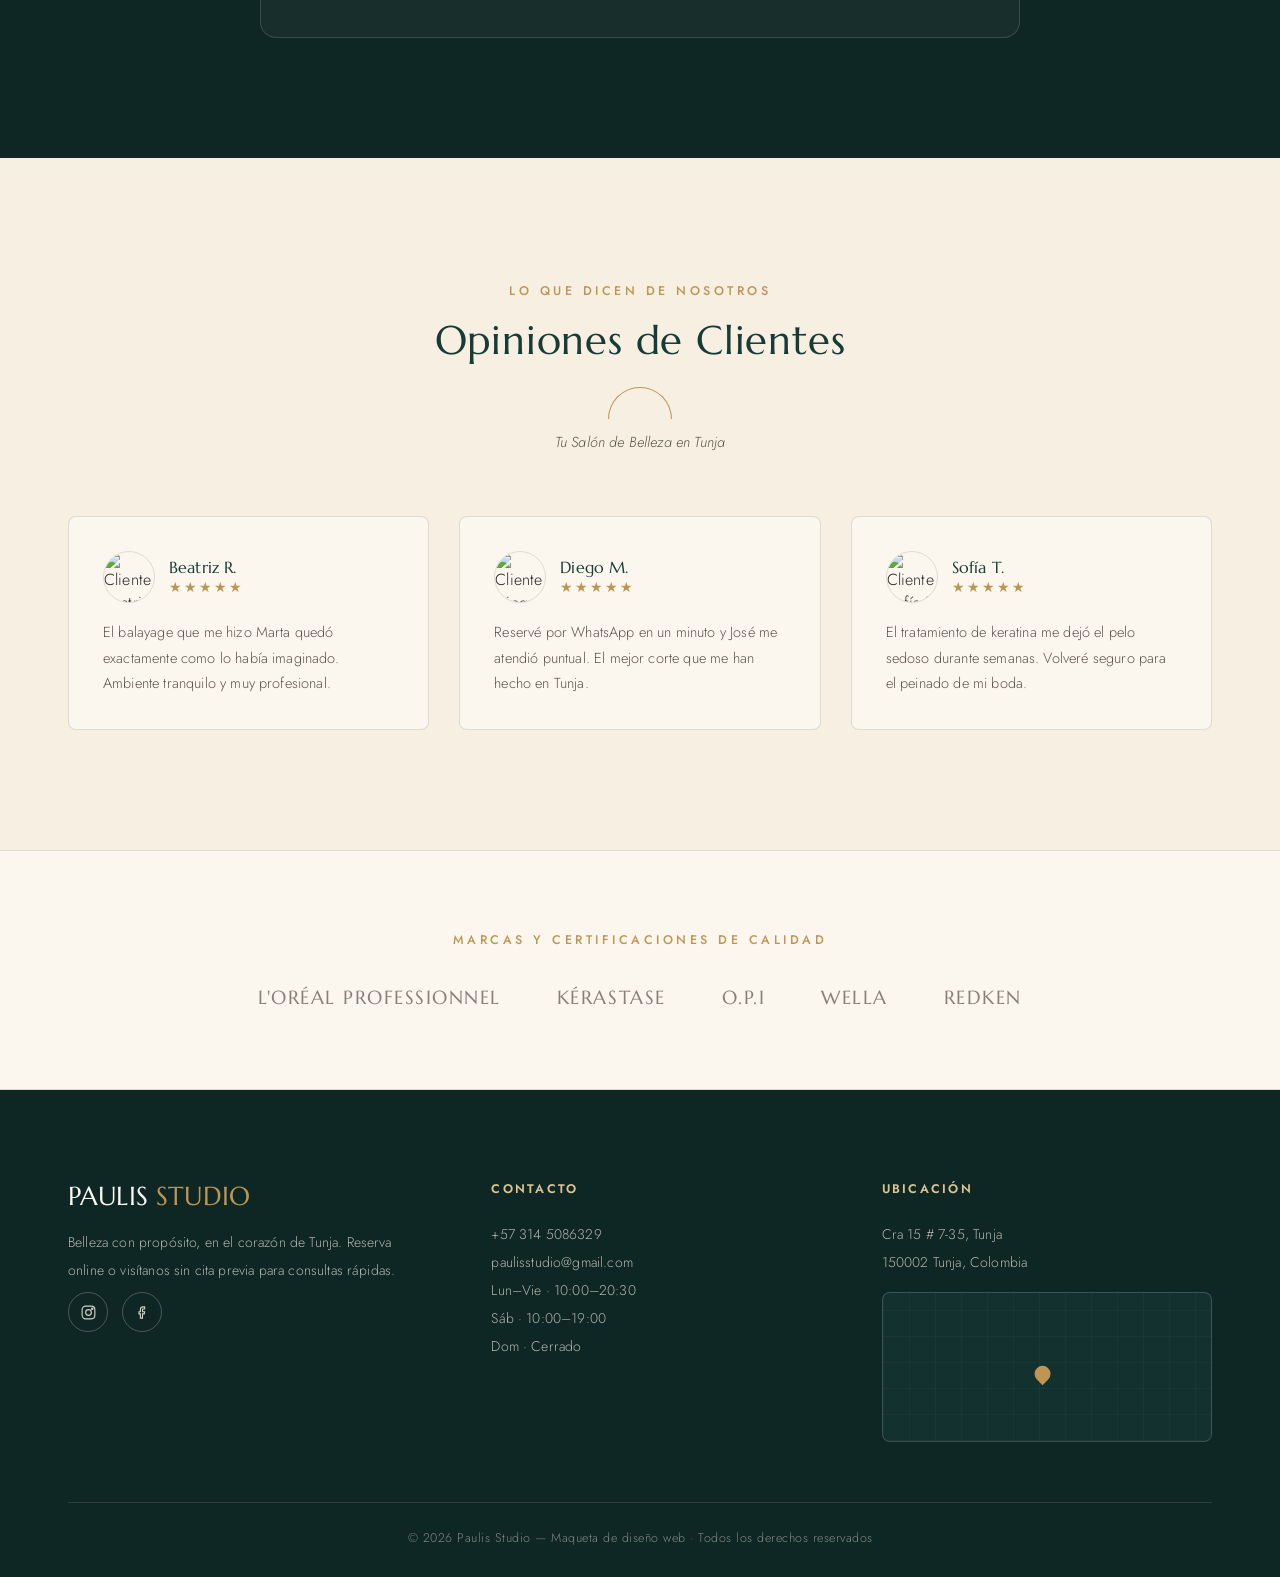
==== commit 646fe7f1: "reajuste de la imagen, el tipo de letras y el color que aparecen en la presentación de la página" ====
--- a/index.html
+++ b/index.html
@@ -29,13 +29,13 @@
 </header>
 
 <section class="hero" id="inicio">
-  <img src="imagenes/cabecera.jpg" alt="Interior elegante de Paulis Studio con alcobas arqueadas">
+  <img src="imagenes/portada.jpg" alt="Interior elegante de Paulis Studio con alcobas arqueadas">
   <div class="hero-content">
     <span class="eyebrow">Salón de Belleza en Tunja</span>
     <h1>Bienvenido a Paulis Studio</h1>
     <h2>Experiencia de Belleza Total</h2>
     <div class="arc"></div>
-    <p>Color, corte y cuidado capilar de autor en un espacio pensado para que cada visita se sienta como un ritual, no como un trámite.</p>
+    <p>Color, corte y cuidado capilar de autor en un espacio pensado para que cada visita se sienta como un ritual</p>
     <a href="#reservas" class="btn btn-gold">¡Reserva Tu Cita!</a>
   </div>
 </section>
@@ -201,10 +201,10 @@
           <label for="estilista">Estilista</label>
           <select id="estilista">
             <option>Sin preferencia</option>
-            <option>Marta G.</option>
-            <option>José M.</option>
-            <option>Laura P.</option>
-            <option>Carla R.</option>
+            <option>Paula A.</option>
+            <option>Laura M.</option>
+            <option>Magali T.</option>
+            <option>Sofia A.</option>
           </select>
         </div>
       </div>
--- a/style.css
+++ b/style.css
@@ -17,6 +17,7 @@
   body{
     font-family:'Jost', sans-serif;
     color:var(--ink);
+    color:var(--ink);
     background:var(--cream-light);
     font-weight:300;
     letter-spacing:.01em;
@@ -165,26 +166,34 @@
   }
   .hero-content{
     position:relative; z-index:2;
-    color:var(--cream-light);
+    color:var(--white);
     max-width:760px;
     padding:0 24px;
-  }
-  .hero-content .eyebrow{color:var(--gold-light); font-size:13px;}
+    text-shadow:0 2px 12px rgba(0,0,0,.42);
+  }
+  .hero-content .eyebrow{
+    color:var(--white);
+    font-size:13px;
+    font-weight:600;
+    text-shadow:0 1px 8px rgba(0,0,0,.5);
+  }
   .hero-content h1{
-    color:var(--cream-light);
+    color:var(--white);
     font-size:26px;
-    letter-spacing:.14em;
+    letter-spacing:.1em;
     text-transform:uppercase;
     margin-top:18px;
     font-family:'Jost',sans-serif;
-    font-weight:400;
+    font-weight:600;
   }
   .hero-content h2{
     color:var(--white);
     font-size:64px;
     line-height:1.08;
     margin-top:10px;
-    font-family:'Marcellus',serif;
+    font-family:'Jost',sans-serif;
+    font-weight:500;
+    letter-spacing:.01em;
   }
   .hero-content .arc{
     width:70px;height:34px;
@@ -195,7 +204,8 @@
   }
   .hero-content p{
     font-size:16px;
-    color:rgba(255,255,255,.82);
+    color:var(--white);
+    font-weight:400;
     margin-bottom:38px;
     line-height:1.7;
   }
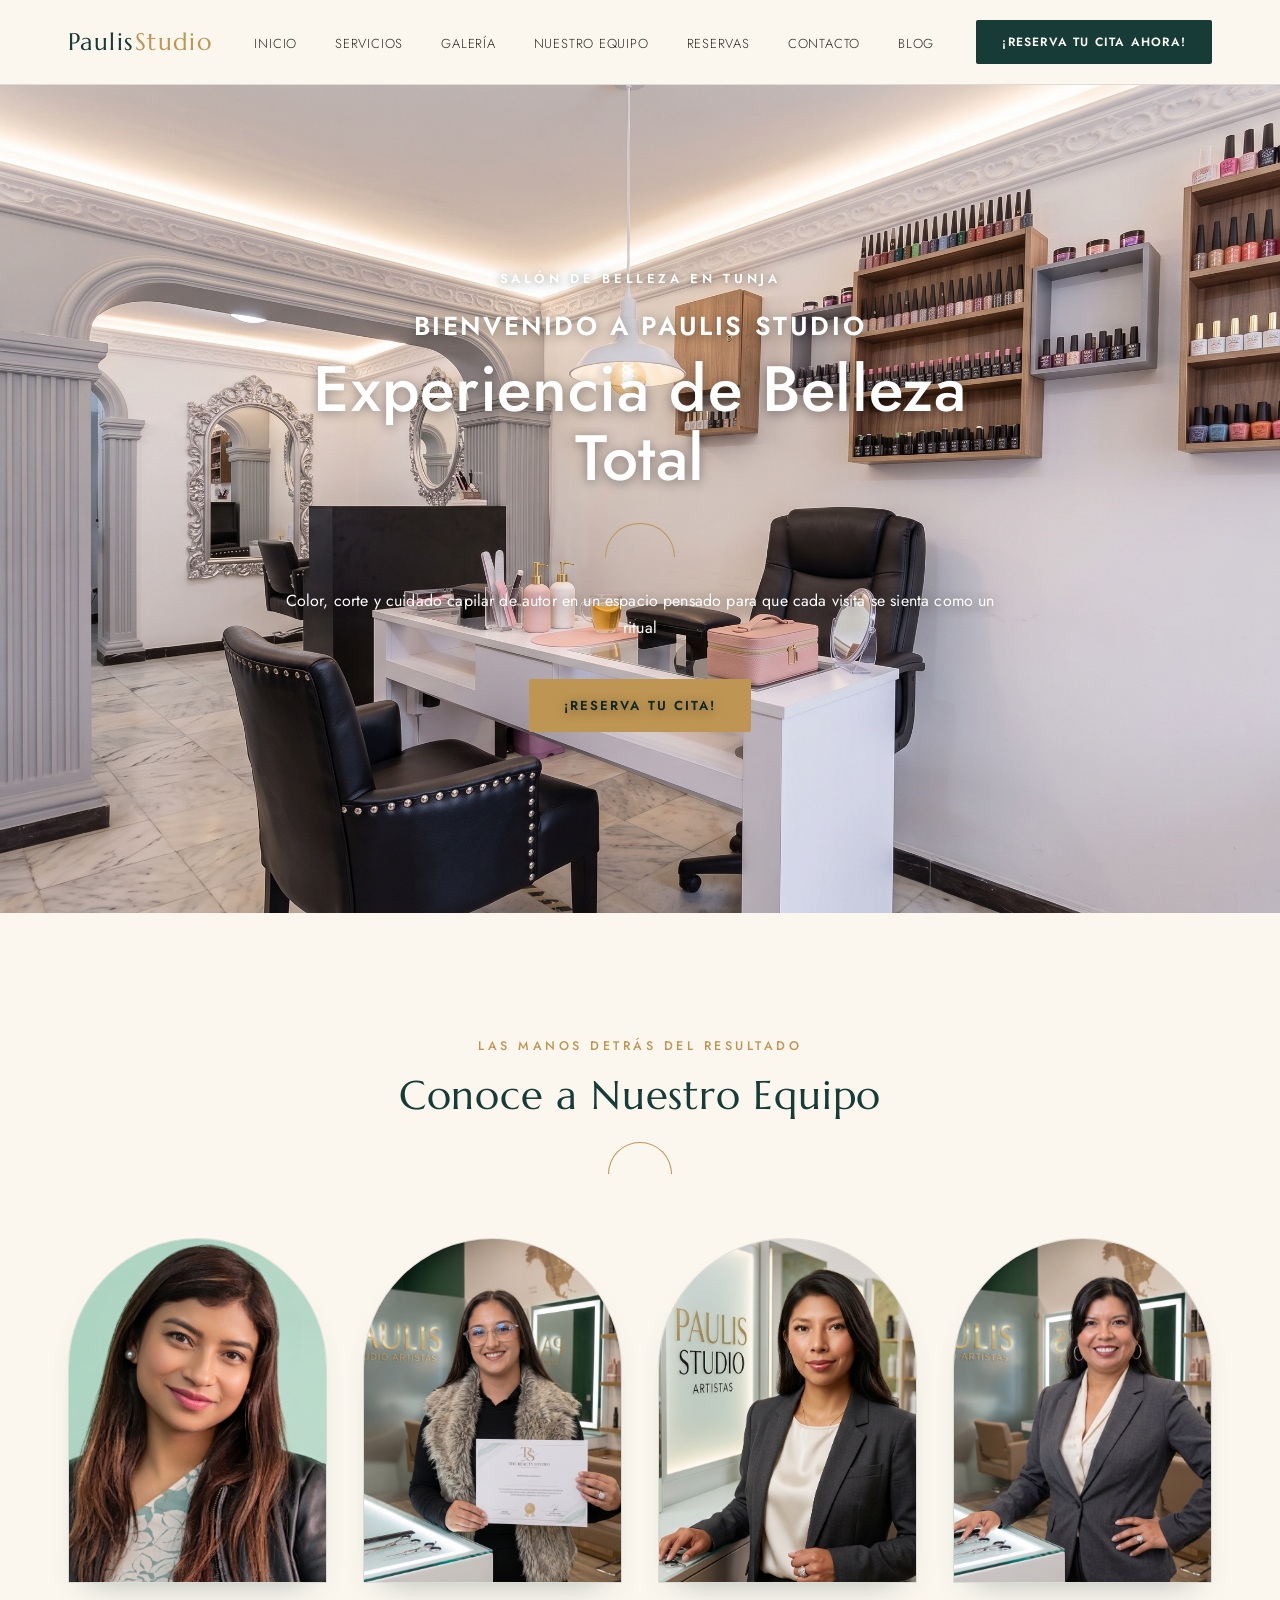
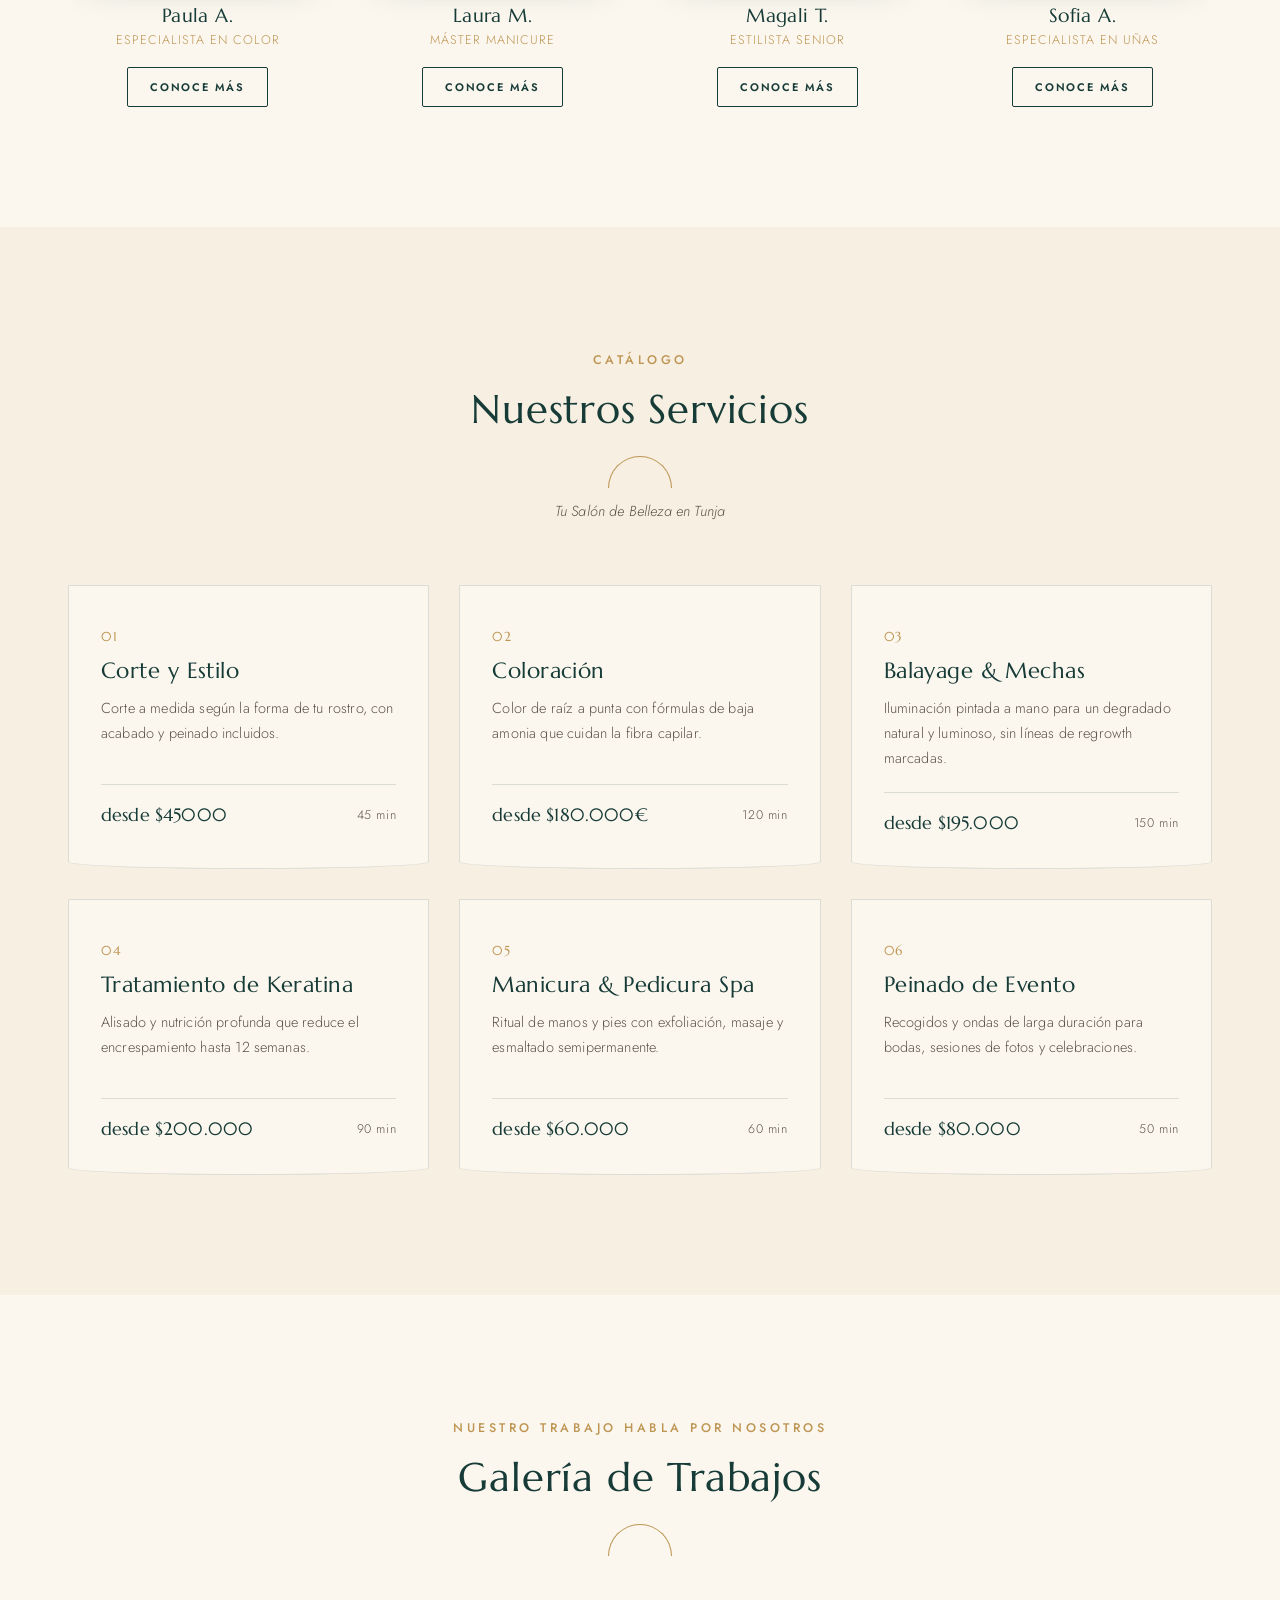
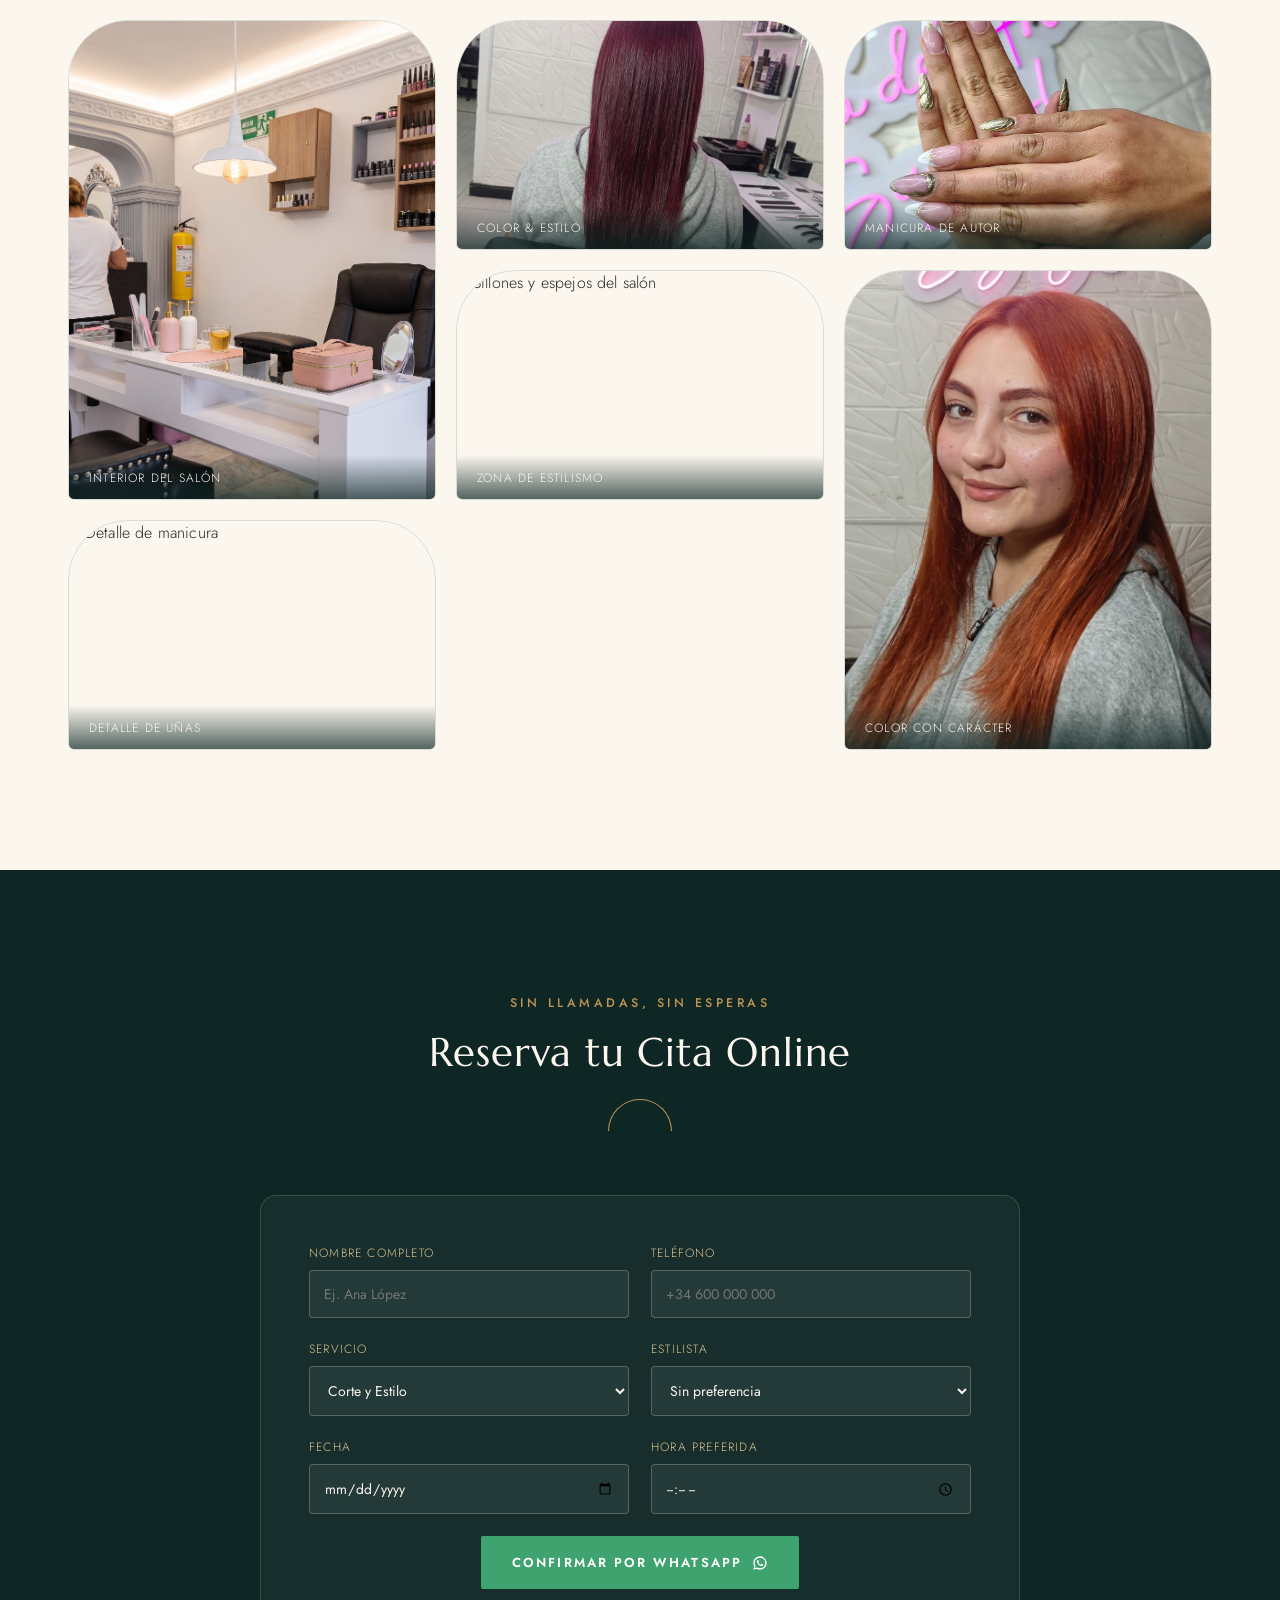
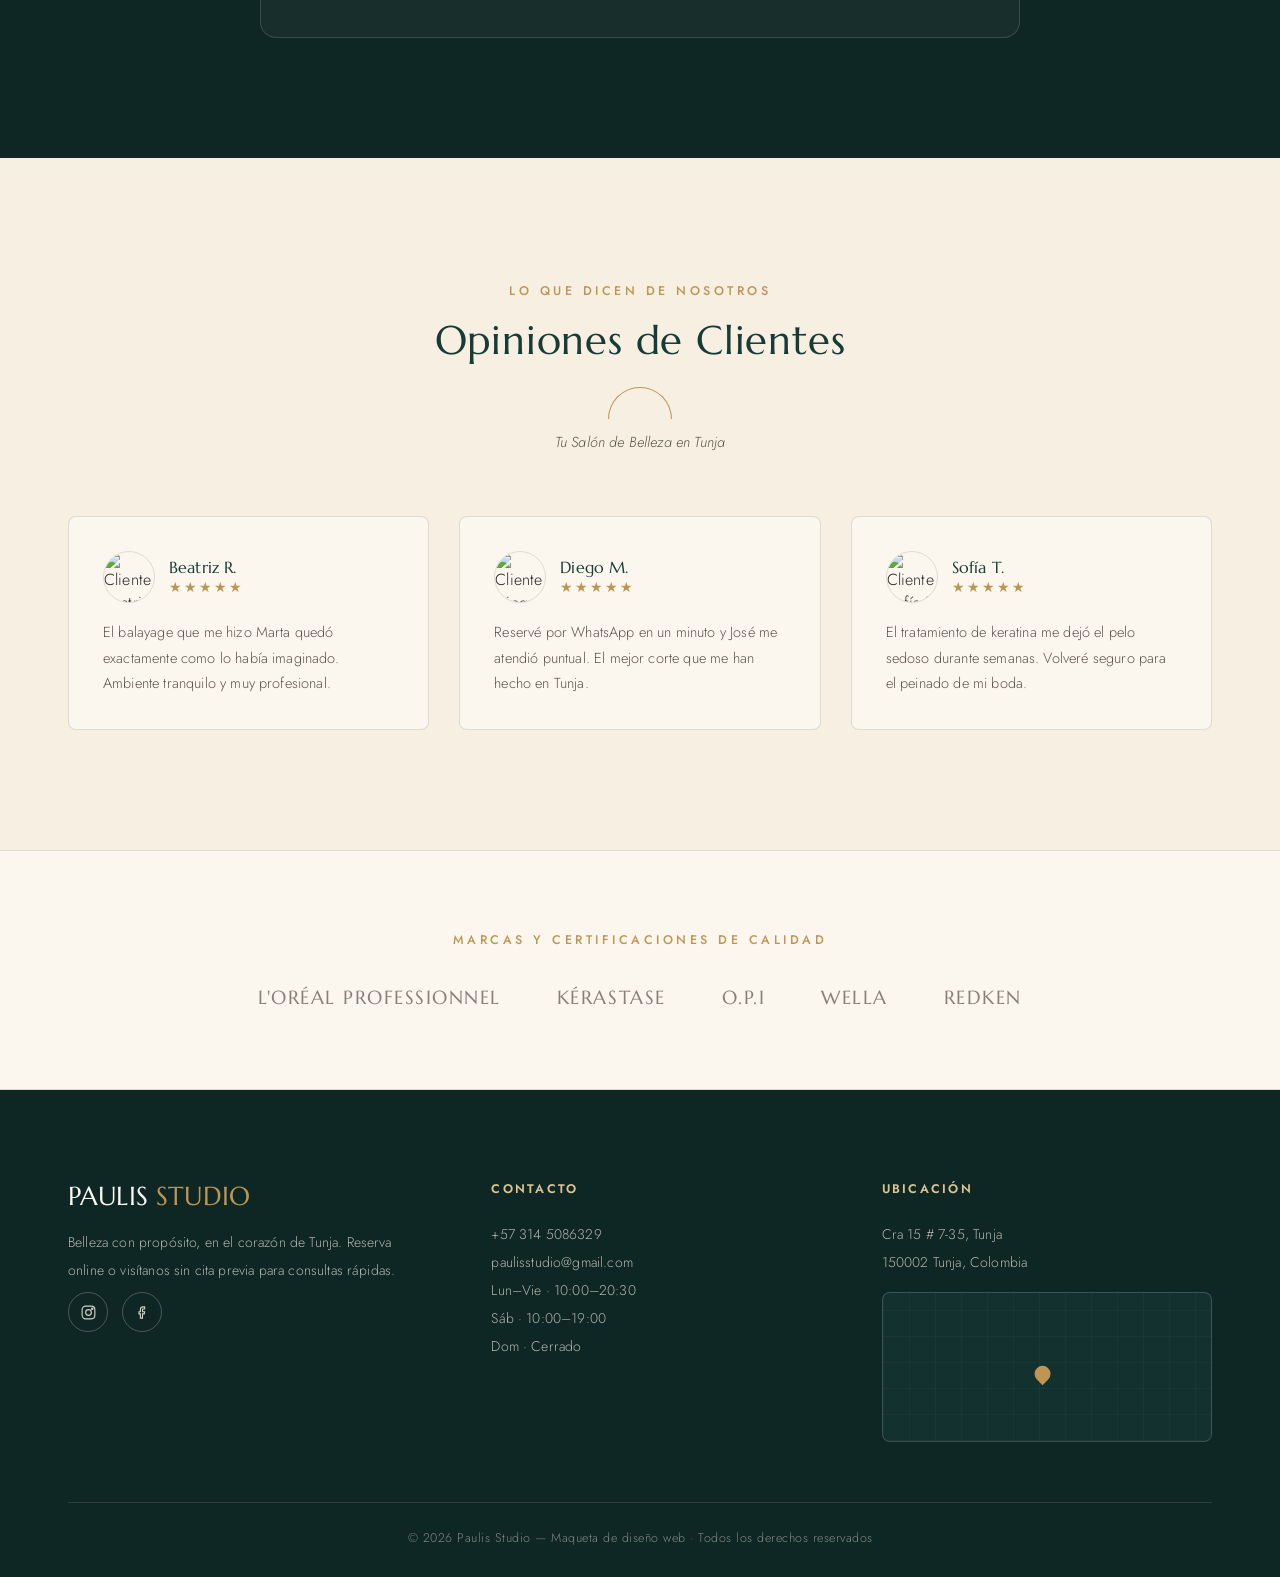
==== commit e3afff16: "cambio sencillo del titulo en el header" ====
--- a/index.html
+++ b/index.html
@@ -14,7 +14,7 @@
 
 <header>
   <nav class="nav">
-    <div class="logo">PAULIS <span>STUDIO</span></div>
+    <div class="logo">Paulis<span>Studio</span></div>
     <ul class="nav-links">
       <li><a href="#inicio">Inicio</a></li>
       <li><a href="#servicios">Servicios</a></li>
